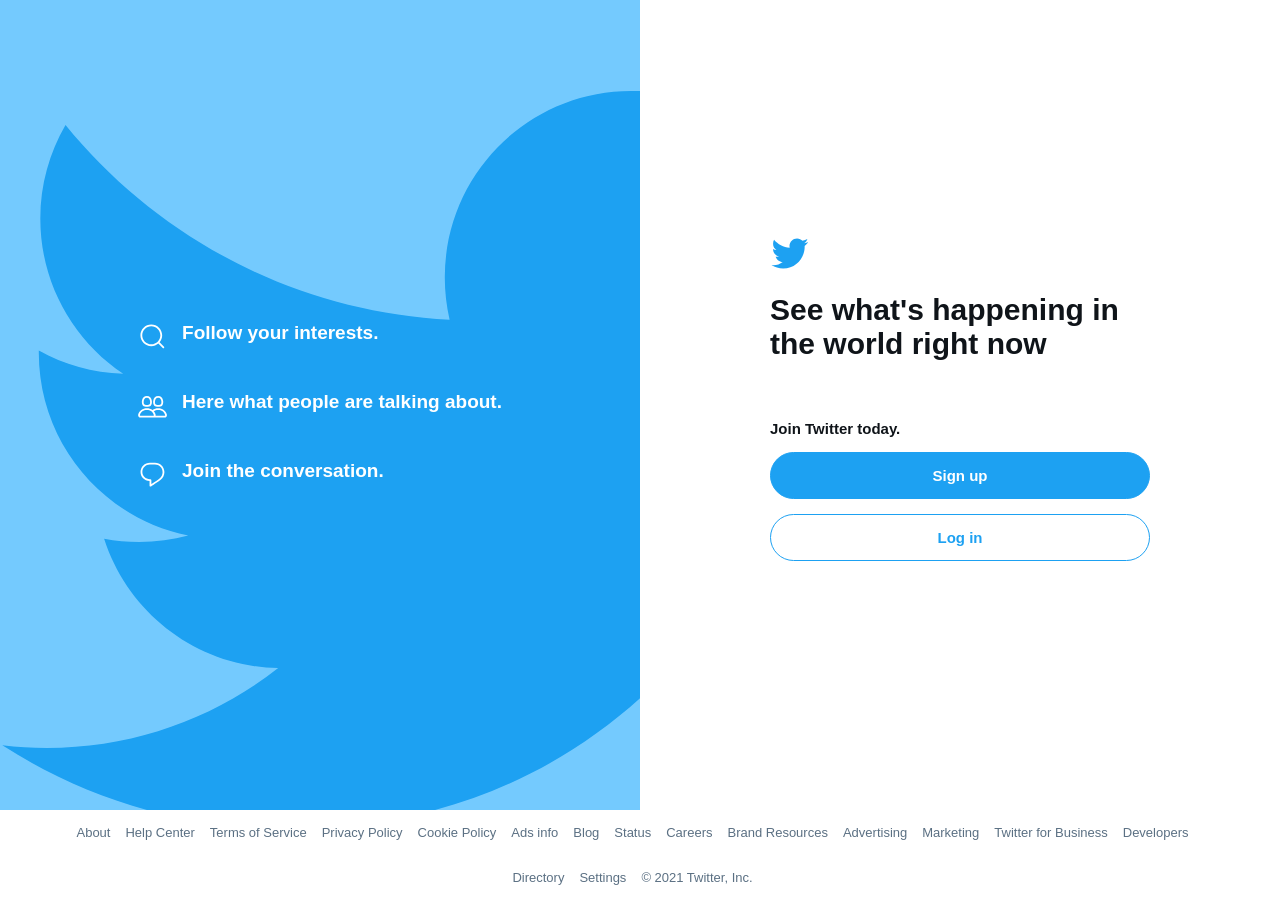
==== index.html @ ae9ddcc2 "InitialCommit" ====
<html lang="en">
  <head>
    <meta charset="UTF-8" />
    <meta name="viewport" content="width=device-width, initial-scale=1.0" />
    <title>Twitter. It's what's happening / Twitter</title>
    <link rel="icon" href="./images/twitter-icon.svg" />
    <link rel="stylesheet" href="./css/main.css" />
    <link rel="stylesheet" href="./css/index.css" />
  </head>
  <body>
    <main class="main-area">
      <section class="action-section">
        <div class="action-container">
          <div class="headline">
            <img src="./images/twitter-icon.svg" alt="Twitter Icon" />
            <h1>See what's happening in the world right now</h1>
          </div>
          <div class="btn-area">
            <h3>Join Twitter today.</h3>
            <button class="main-btn">
              <span>Sign up</span>
            </button>
            <button onclick="location.href='./login-page.html';" class="second-btn">
              <span>Log in</span>
            </button>
          </div>
        </div>
      </section>
      <section class="content-section">
        <div class="background-image">
          <img src="./images/twitter-icon.svg" alt="Twitter Icon" />
        </div>
        <div class="content-box">
          <div class="content-tile">
            <img src="./images/search-icon.svg" alt="Search Icon" />
            <h2>Follow your interests.</h2>
          </div>
          <div class="content-tile">
            <img src="./images/social-icon.svg" alt="Social Icon" />
            <h2>Here what people are talking about.</h2>
          </div>
          <div class="content-tile">
            <img src="./images/message-icon.svg" alt="Message Icon" />
            <h2>Join the conversation.</h2>
          </div>
        </div>
      </section>
      <section class="mobile-btns">
        <button class="main-btn">
          <span>Sign up</span>
        </button>
        <button onclick="location.href='./login-page.html';" class="second-btn">
          <span>Log in</span>
        </button>
      </section>
      <footer class="footer-section">
        <div class="footer-content">
          <a target="_blank" href="https://about.twitter.com">
            <span>About</span>
          </a>
          <a target="_blank" href="https://help.twitter.com/en">
            <span>Help Center</span>
          </a>
          <a target="_blank" href="https://twitter.com/en/tos">
            <span>Terms of Service</span>
          </a>
          <a target="_blank" href="https://twitter.com/en/privacy">
            <span>Privacy Policy</span>
          </a>
          <a target="_blank" href="https://help.twitter.com/en/rules-and-policies/twitter-cookies">
            <span>Cookie Policy</span>
          </a>
          <a target="_blank" href="https://business.twitter.com/en/help/troubleshooting/how-twitter-ads-work.html">
            <span>Ads info</span>
          </a>
          <a target="_blank" href="https://blog.twitter.com">
            <span>Blog</span>
          </a>
          <a target="_blank" href="https://status.twitterstat.us/">
            <span>Status</span>
          </a>
          <a target="_blank" href="https://careers.twitter.com/">
            <span>Careers</span>
          </a>
          <a target="_blank" href="https://about.twitter.com/en_us/company/brand-resources.html">
            <span>Brand Resources</span>
          </a>
          <a target="_blank" href="https://ads.twitter.com/login?ref=gl-tw-tw-twitter-advertise">
            <span>Advertising</span>
          </a>
          <a target="_blank" href="https://marketing.twitter.com/en">
            <span>Marketing</span>
          </a>
          <a target="_blank" href="https://business.twitter.com/">
            <span>Twitter for Business</span>
          </a>
          <a target="_blank" href="https://developer.twitter.com/en">
            <span>Developers</span>
          </a>
          <a target="_blank" href="https://twitter.com/i/directory/profiles">
            <span>Directory</span>
          </a>
          <a target="_blank" href="https://twitter.com/settings">
            <span>Settings</span>
          </a>
          <div class="footer-item">
            <span>&copy; 2021 Twitter, Inc.</span>
          </div>
        </div>
      </footer>
    </main>
  </body>
</html>
---- css/main.css ----
* {
  padding: 0;
  margin: 0;
  box-sizing: border-box;
}

a {
  text-decoration: none;
  font-family: -apple-system, BlinkMacSystemFont, "Segoe UI", Roboto, Helvetica,
    Arial, sans-serif;
}

a:visited {
  color: #0f1419;
}

body, textarea, button, span {
  font-family: -apple-system, BlinkMacSystemFont, "Segoe UI", Roboto, Helvetica,
    Arial, sans-serif;
  overflow-x: hidden;
}

button, .btn-area a {
  cursor: pointer;
  margin-bottom: 15px;
  height: 100%;
  border-radius: 20px;
  outline: none;
}

button span, .main-btn span {
  font-size: 15px;
  font-weight: bold;
  font-family: -apple-system, BlinkMacSystemFont, "Segoe UI", Roboto, Helvetica,
    Arial, sans-serif;
}

.main-btn {
  background-color: rgb(29, 161, 242);
  border: 1px solid rgb(29, 161, 242);
}

.main-btn a,
.main-btn span {
  color: white;
}

.second-btn {
  background-color: #ffffff;
  border: 1px solid rgb(29, 161, 242);
}

.second-btn:hover {
  background-color: rgb(29, 161, 242, 0.1);
  border: 1px solid rgb(18, 150, 231);
}

.second-btn a,
.second-btn span {
  color: rgb(29, 161, 242);
}
---- css/index.css ----
button {
  height: 47px;
  border-radius: 35px;
}

span {
  font-size: 14px;
}

.action-section {
  height: 90%;
  width: 50%;
  position: absolute;
  top: 0;
  right: 0;
  background-color: rgb(255, 255, 255);
  z-index: 2;
  display: flex;
  justify-content: center;
}

.action-container {
  width: 380px;
  margin: auto;
}

.action-section img {
  width: 39px;
  height: 39px;
}

.background-image img {
  position: absolute;
  width: 100%;
  height: 160vh;
  transform: scale(1.5) translate(13%, -12%);
  z-index: 1;
}

.btn-area {
  display: flex;
  flex-direction: column;
  align-items: flex-start;
  margin-top: 59px;
}

.btn-area h3 {
  font-size: 15px;
  color: #0f1419;
  margin-bottom: 15px;
}

.content-box {
  position: relative;
  z-index: 2;
  margin: auto;
  width: fit-content;
  display: flex;
  flex-direction: column;
  height: fit-content;
  padding: 15px 0px;
}

.content-section {
  width: 50%;
  height: 90%;
  position: relative;
  top: 0;
  left: 0;
  background-color: #74cafe;
  display: flex;
  overflow: hidden;
}

.content-tile {
  margin: 0px auto;
  display: flex;
  width: 100%;
}

.content-tile:nth-child(1),
.content-tile:nth-child(2) {
  padding-bottom: 40px;
}

.content-tile h2 {
  color: #ffffff;
  font-size: 19px;
  margin-left: 15px;
}

.content-tile img {
  width: 29px;
  height: 29px;
}

.footer-item {
  display: inline;
}

.footer-section {
  position: absolute;
  height: 10%;
  width: 100%;
  bottom: 0;
  z-index: 2;
  background-color: white;
}

.footer-content {
  display: flex;
  flex-wrap: wrap;
  width: 92%;
  height: 100%;
  margin: auto;
  align-items: center;
  justify-content: center;
}

.footer-content a:hover{
  text-decoration: underline solid #5b7083;
}

.footer-content span {
  font-size: 13px;
  color: #5b7083;
  padding-right: 15px;
}

.headline h1 {
  font-size: 30px;
  margin-top: 20px;
  color: #0f1419;
}

.main-btn, .second-btn{
  width: 380px;
}

.main-btn:hover {
  background-color: rgb(12, 144, 240);
  border: rgb(12, 144, 240);
}

.mobile-btns{
  display: none;
}

@media (max-width: 800px) {
  .action-section {
    position: relative;
    width: 100%;
    height: fit-content;
    padding: 15px 15px;
  }

  .background-image img {
    transform: scale(2.5) translate(2%, 10%);
    width: 60%;
    height: 100%;
    right: 0;
  }

  .content-section {
    width: 100%;
    height: fit-content;
    padding: 15px;
  }

  .footer-section {
    position: relative;
  }

  .mobile-btns .main-btn{
    margin-right: 20px;
  }

  .mobile-btns {
    display: flex;
    justify-content: center;
    padding-top: 39px;
    padding-bottom: 30px;
  }

  .mobile-btns button{
    width: 180px;
    height: 49px;
  }
}

@media (max-width: 400px) {
  .action-container{
    width: 100%;
  }

  .main-btn, .second-btn{
    width: 100%;
  }
}
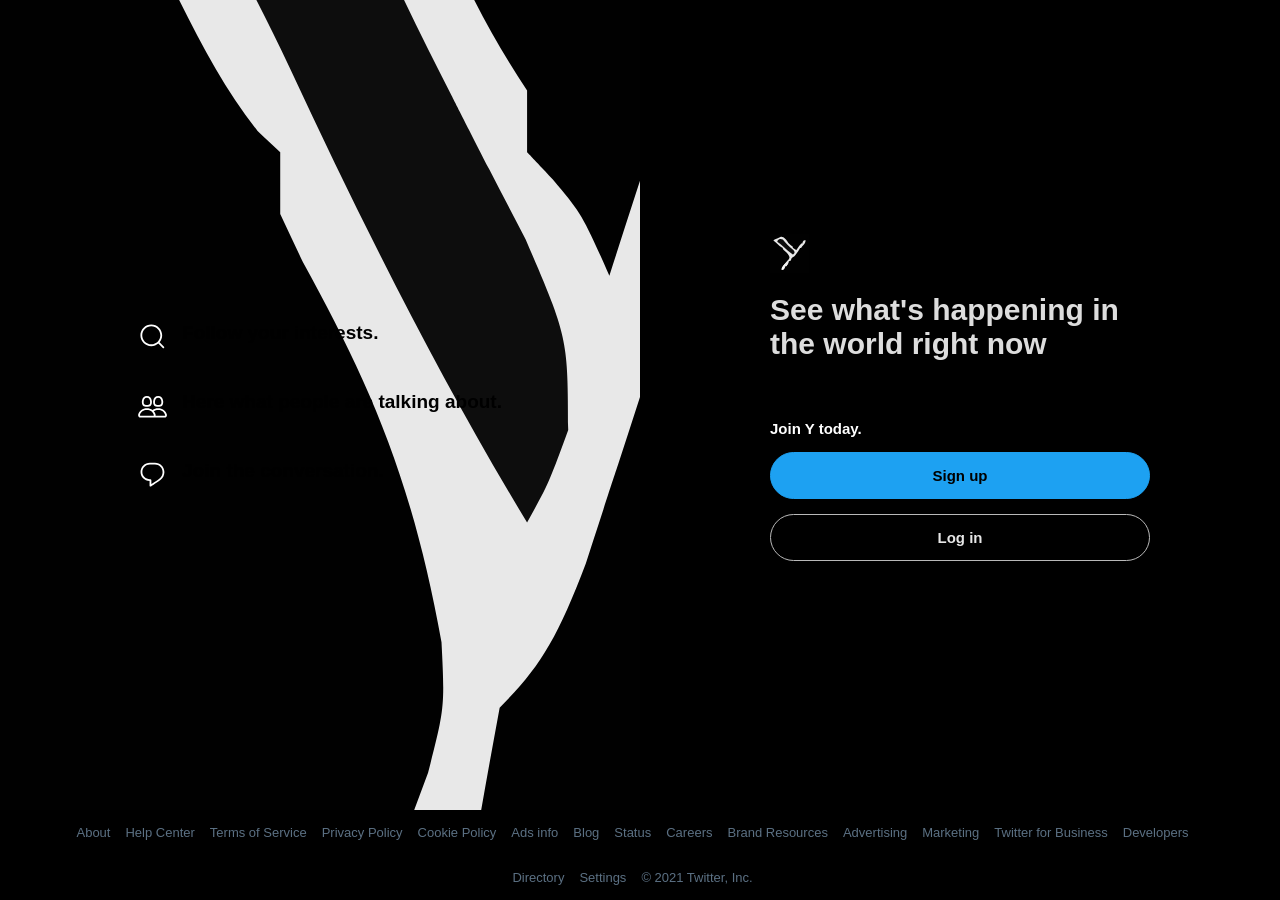
==== commit 0daf6c77: "css changes wip" ====
--- a/index.html
+++ b/index.html
@@ -16,7 +16,7 @@
             <h1>See what's happening in the world right now</h1>
           </div>
           <div class="btn-area">
-            <h3>Join Twitter today.</h3>
+            <h3>Join Y today.</h3>
             <button class="main-btn">
               <span>Sign up</span>
             </button>
--- a/css/main.css
+++ b/css/main.css
@@ -11,7 +11,7 @@
 }
 
 a:visited {
-  color: #0f1419;
+  color: #bebebe;
 }
 
 body, textarea, button, span {
@@ -42,12 +42,12 @@
 
 .main-btn a,
 .main-btn span {
-  color: white;
+  color: rgb(0, 0, 0);
 }
 
 .second-btn {
-  background-color: #ffffff;
-  border: 1px solid rgb(29, 161, 242);
+  background-color: #000000;
+  border: 1px solid rgb(185, 185, 185);
 }
 
 .second-btn:hover {
@@ -57,5 +57,5 @@
 
 .second-btn a,
 .second-btn span {
-  color: rgb(29, 161, 242);
+  color: rgb(230, 230, 230);
 }
--- a/css/index.css
+++ b/css/index.css
@@ -13,7 +13,7 @@
   position: absolute;
   top: 0;
   right: 0;
-  background-color: rgb(255, 255, 255);
+  background-color: rgb(0, 0, 0);
   z-index: 2;
   display: flex;
   justify-content: center;
@@ -46,7 +46,7 @@
 
 .btn-area h3 {
   font-size: 15px;
-  color: #0f1419;
+  color: #ffffff;
   margin-bottom: 15px;
 }
 
@@ -67,7 +67,7 @@
   position: relative;
   top: 0;
   left: 0;
-  background-color: #74cafe;
+  background-color: #fcfcfc;
   display: flex;
   overflow: hidden;
 }
@@ -84,7 +84,7 @@
 }
 
 .content-tile h2 {
-  color: #ffffff;
+  color: #000000;
   font-size: 19px;
   margin-left: 15px;
 }
@@ -104,7 +104,7 @@
   width: 100%;
   bottom: 0;
   z-index: 2;
-  background-color: white;
+  background-color: rgb(0, 0, 0);
 }
 
 .footer-content {
@@ -130,7 +130,7 @@
 .headline h1 {
   font-size: 30px;
   margin-top: 20px;
-  color: #0f1419;
+  color: #dddddd;
 }
 
 .main-btn, .second-btn{
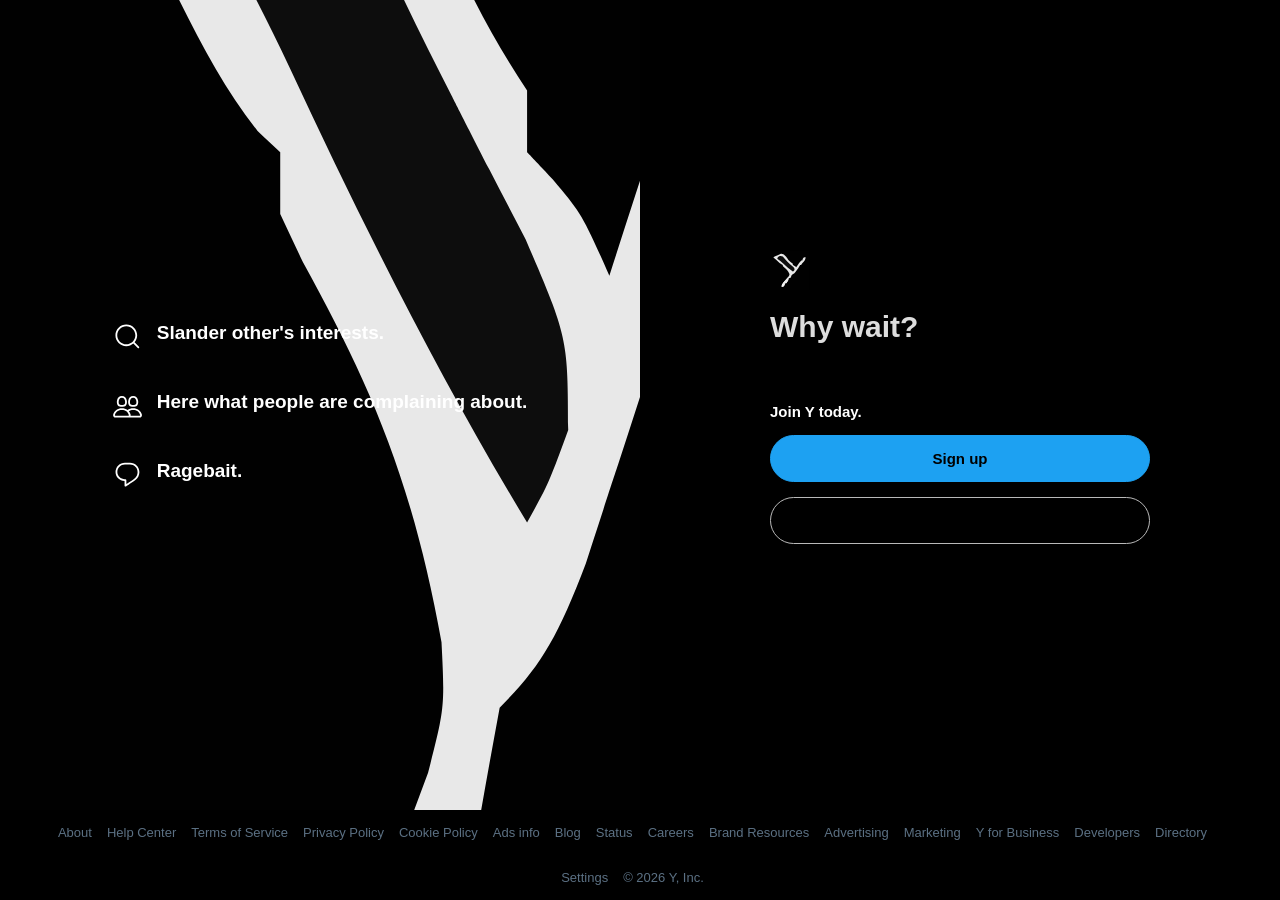
==== commit 6468f794: "Css changes, killed fire base (please work)" ====
--- a/index.html
+++ b/index.html
@@ -2,7 +2,7 @@
   <head>
     <meta charset="UTF-8" />
     <meta name="viewport" content="width=device-width, initial-scale=1.0" />
-    <title>Twitter. It's what's happening / Twitter</title>
+    <title>Y. It's what's happening / Twitter</title>
     <link rel="icon" href="./images/twitter-icon.svg" />
     <link rel="stylesheet" href="./css/main.css" />
     <link rel="stylesheet" href="./css/index.css" />
@@ -13,7 +13,7 @@
         <div class="action-container">
           <div class="headline">
             <img src="./images/twitter-icon.svg" alt="Twitter Icon" />
-            <h1>See what's happening in the world right now</h1>
+            <h1>Why wait?</h1>
           </div>
           <div class="btn-area">
             <h3>Join Y today.</h3>
@@ -33,15 +33,15 @@
         <div class="content-box">
           <div class="content-tile">
             <img src="./images/search-icon.svg" alt="Search Icon" />
-            <h2>Follow your interests.</h2>
+            <h2>Slander other's interests.</h2>
           </div>
           <div class="content-tile">
             <img src="./images/social-icon.svg" alt="Social Icon" />
-            <h2>Here what people are talking about.</h2>
+            <h2>Here what people are complaining about.</h2>
           </div>
           <div class="content-tile">
             <img src="./images/message-icon.svg" alt="Message Icon" />
-            <h2>Join the conversation.</h2>
+            <h2>Ragebait.</h2>
           </div>
         </div>
       </section>
@@ -92,7 +92,7 @@
             <span>Marketing</span>
           </a>
           <a target="_blank" href="https://business.twitter.com/">
-            <span>Twitter for Business</span>
+            <span>Y for Business</span>
           </a>
           <a target="_blank" href="https://developer.twitter.com/en">
             <span>Developers</span>
@@ -104,7 +104,7 @@
             <span>Settings</span>
           </a>
           <div class="footer-item">
-            <span>&copy; 2021 Twitter, Inc.</span>
+            <span>&copy; 2026 Y, Inc.</span>
           </div>
         </div>
       </footer>
--- a/css/main.css
+++ b/css/main.css
@@ -57,5 +57,7 @@
 
 .second-btn a,
 .second-btn span {
-  color: rgb(230, 230, 230);
+  color: rgb(0, 0, 0);
 }
+
+body { background-color: #000000; }
--- a/css/index.css
+++ b/css/index.css
@@ -84,7 +84,7 @@
 }
 
 .content-tile h2 {
-  color: #000000;
+  color: #ffffff;
   font-size: 19px;
   margin-left: 15px;
 }
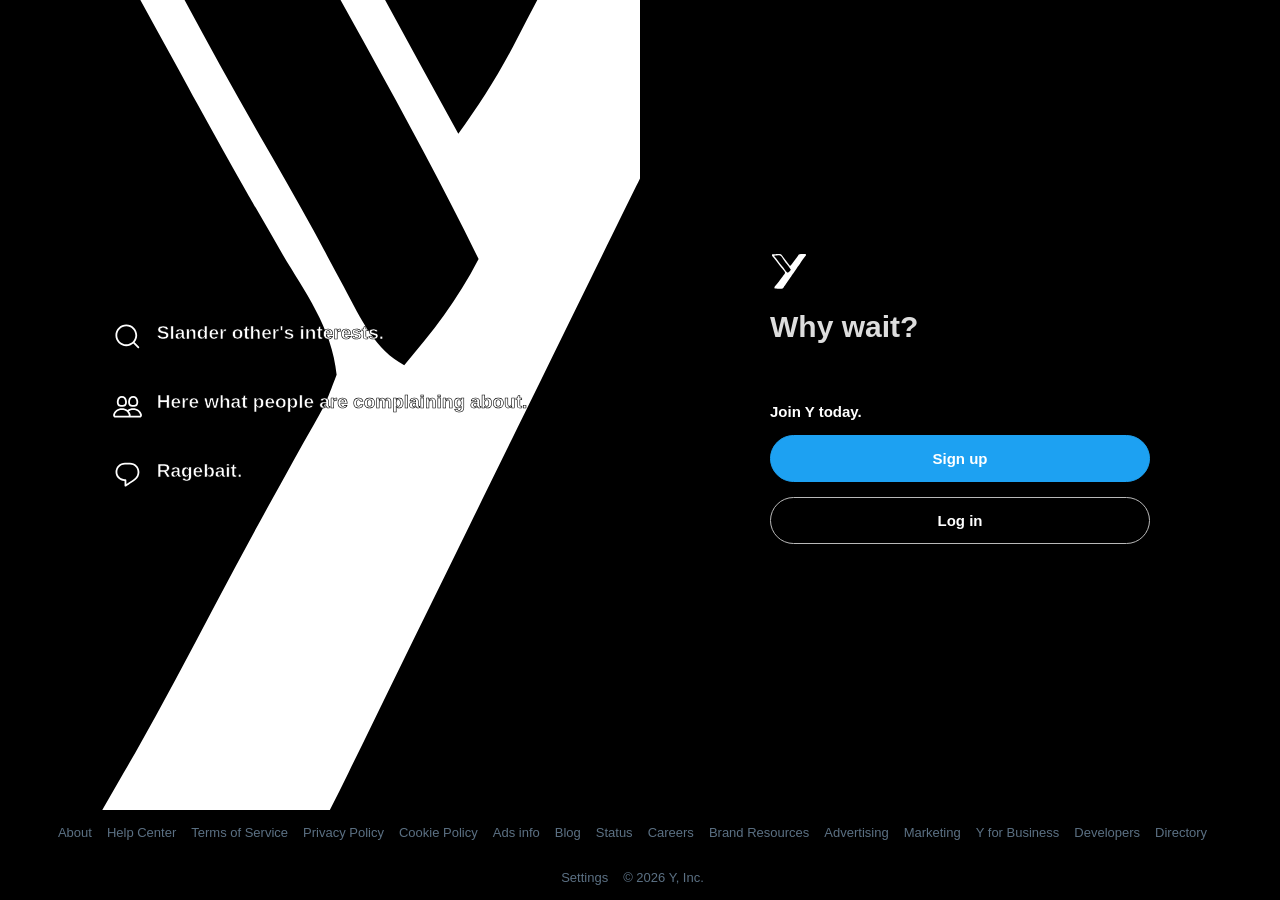
==== commit da7adb98: "Minor CSS/Style changes" ====
--- a/index.html
+++ b/index.html
@@ -18,10 +18,10 @@
           <div class="btn-area">
             <h3>Join Y today.</h3>
             <button class="main-btn">
-              <span>Sign up</span>
+              <span style="color: white;">Sign up</span>
             </button>
             <button onclick="location.href='./login-page.html';" class="second-btn">
-              <span>Log in</span>
+              <span style="color: white;">Log in</span>
             </button>
           </div>
         </div>
@@ -33,24 +33,24 @@
         <div class="content-box">
           <div class="content-tile">
             <img src="./images/search-icon.svg" alt="Search Icon" />
-            <h2>Slander other's interests.</h2>
+            <h2 style="-webkit-text-stroke: 0.6px black;">Slander other's interests.</h2>
           </div>
           <div class="content-tile">
             <img src="./images/social-icon.svg" alt="Social Icon" />
-            <h2>Here what people are complaining about.</h2>
+            <h2 style="-webkit-text-stroke: 0.6px black;">Here what people are complaining about.</h2>
           </div>
           <div class="content-tile">
             <img src="./images/message-icon.svg" alt="Message Icon" />
-            <h2>Ragebait.</h2>
+            <h2 style="-webkit-text-stroke: 0.6px black;">Ragebait.</h2>
           </div>
         </div>
       </section>
       <section class="mobile-btns">
         <button class="main-btn">
-          <span>Sign up</span>
+          <span style="color: white;">Sign up</span>
         </button>
         <button onclick="location.href='./login-page.html';" class="second-btn">
-          <span>Log in</span>
+          <span style="color: white;">Log in</span>
         </button>
       </section>
       <footer class="footer-section">
--- a/css/main.css
+++ b/css/main.css
@@ -61,3 +61,22 @@
 }
 
 body { background-color: #000000; }
+
+/* Scrollbar Styling */
+::-webkit-scrollbar {
+  width: 10px;
+}
+
+/* Track */
+::-webkit-scrollbar-track {
+  background: rgb(0, 0, 0);
+}
+
+::-webkit-scrollbar-thumb {
+  background: #ffffff;
+}
+
+/* Handle on hover */
+::-webkit-scrollbar-thumb:hover {
+  background: #8d8d8d;
+}
--- a/css/index.css
+++ b/css/index.css
@@ -32,9 +32,10 @@
 .background-image img {
   position: absolute;
   width: 100%;
-  height: 160vh;
+  height: 100vh;
   transform: scale(1.5) translate(13%, -12%);
   z-index: 1;
+  background-color: rgb(0, 0, 0);
 }
 
 .btn-area {
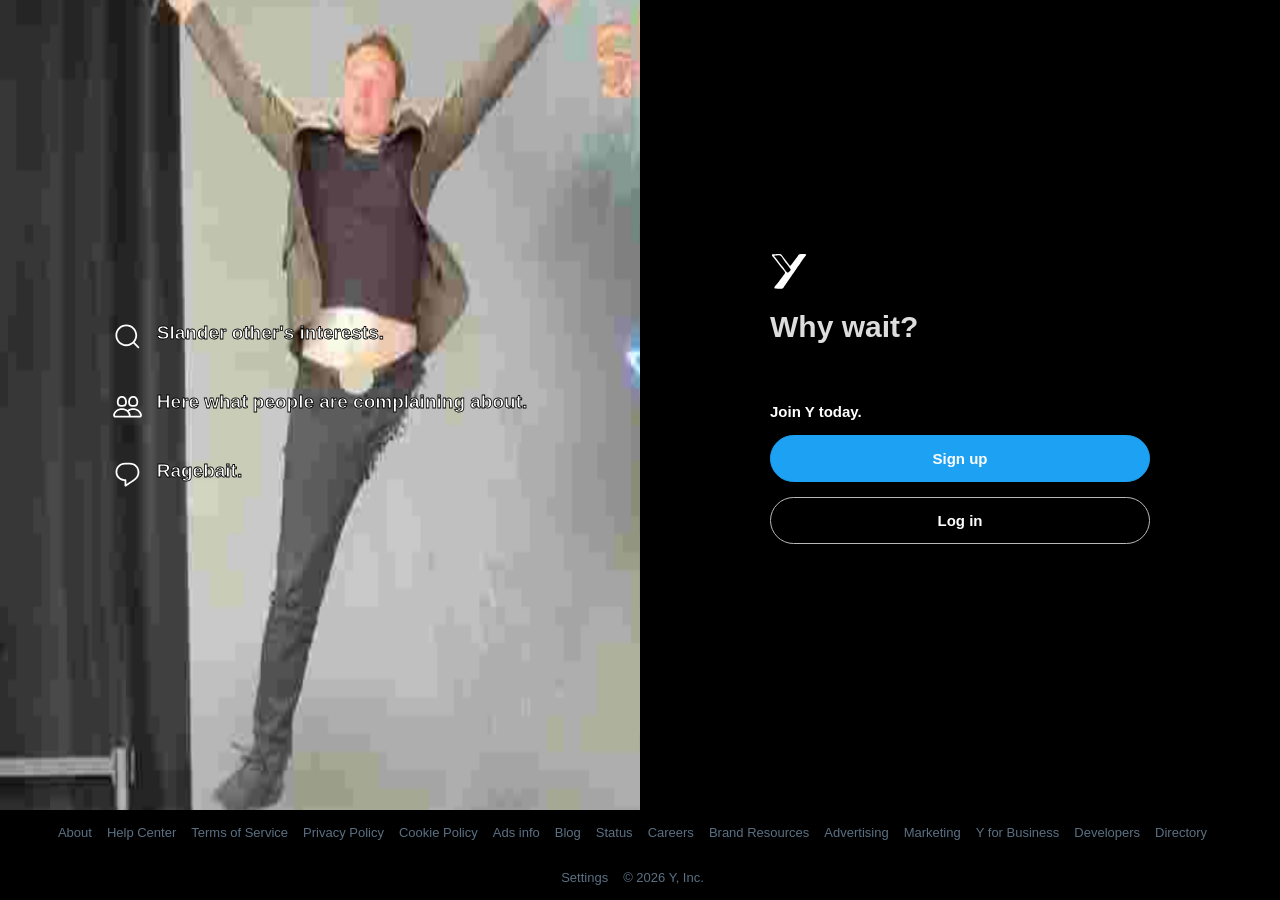
==== commit e883e3fb: "Ylon Yusk" ====
--- a/index.html
+++ b/index.html
@@ -28,20 +28,20 @@
       </section>
       <section class="content-section">
         <div class="background-image">
-          <img src="./images/twitter-icon.svg" alt="Twitter Icon" />
+          <img src="./images/elonYformation.png" alt="Twitter Icon" />
         </div>
         <div class="content-box">
           <div class="content-tile">
             <img src="./images/search-icon.svg" alt="Search Icon" />
-            <h2 style="-webkit-text-stroke: 0.6px black;">Slander other's interests.</h2>
+            <h2 style="-webkit-text-stroke: 0.8px black;">Slander other's interests.</h2>
           </div>
           <div class="content-tile">
             <img src="./images/social-icon.svg" alt="Social Icon" />
-            <h2 style="-webkit-text-stroke: 0.6px black;">Here what people are complaining about.</h2>
+            <h2 style="-webkit-text-stroke: 0.8px black;">Here what people are complaining about.</h2>
           </div>
           <div class="content-tile">
             <img src="./images/message-icon.svg" alt="Message Icon" />
-            <h2 style="-webkit-text-stroke: 0.6px black;">Ragebait.</h2>
+            <h2 style="-webkit-text-stroke: 0.8px black;">Ragebait.</h2>
           </div>
         </div>
       </section>
--- a/css/index.css
+++ b/css/index.css
@@ -31,9 +31,9 @@
 
 .background-image img {
   position: absolute;
-  width: 100%;
-  height: 100vh;
-  transform: scale(1.5) translate(13%, -12%);
+  width: 110%;
+  height: 110vh;
+  transform: scale(1) translate(0%, -15%);
   z-index: 1;
   background-color: rgb(0, 0, 0);
 }
